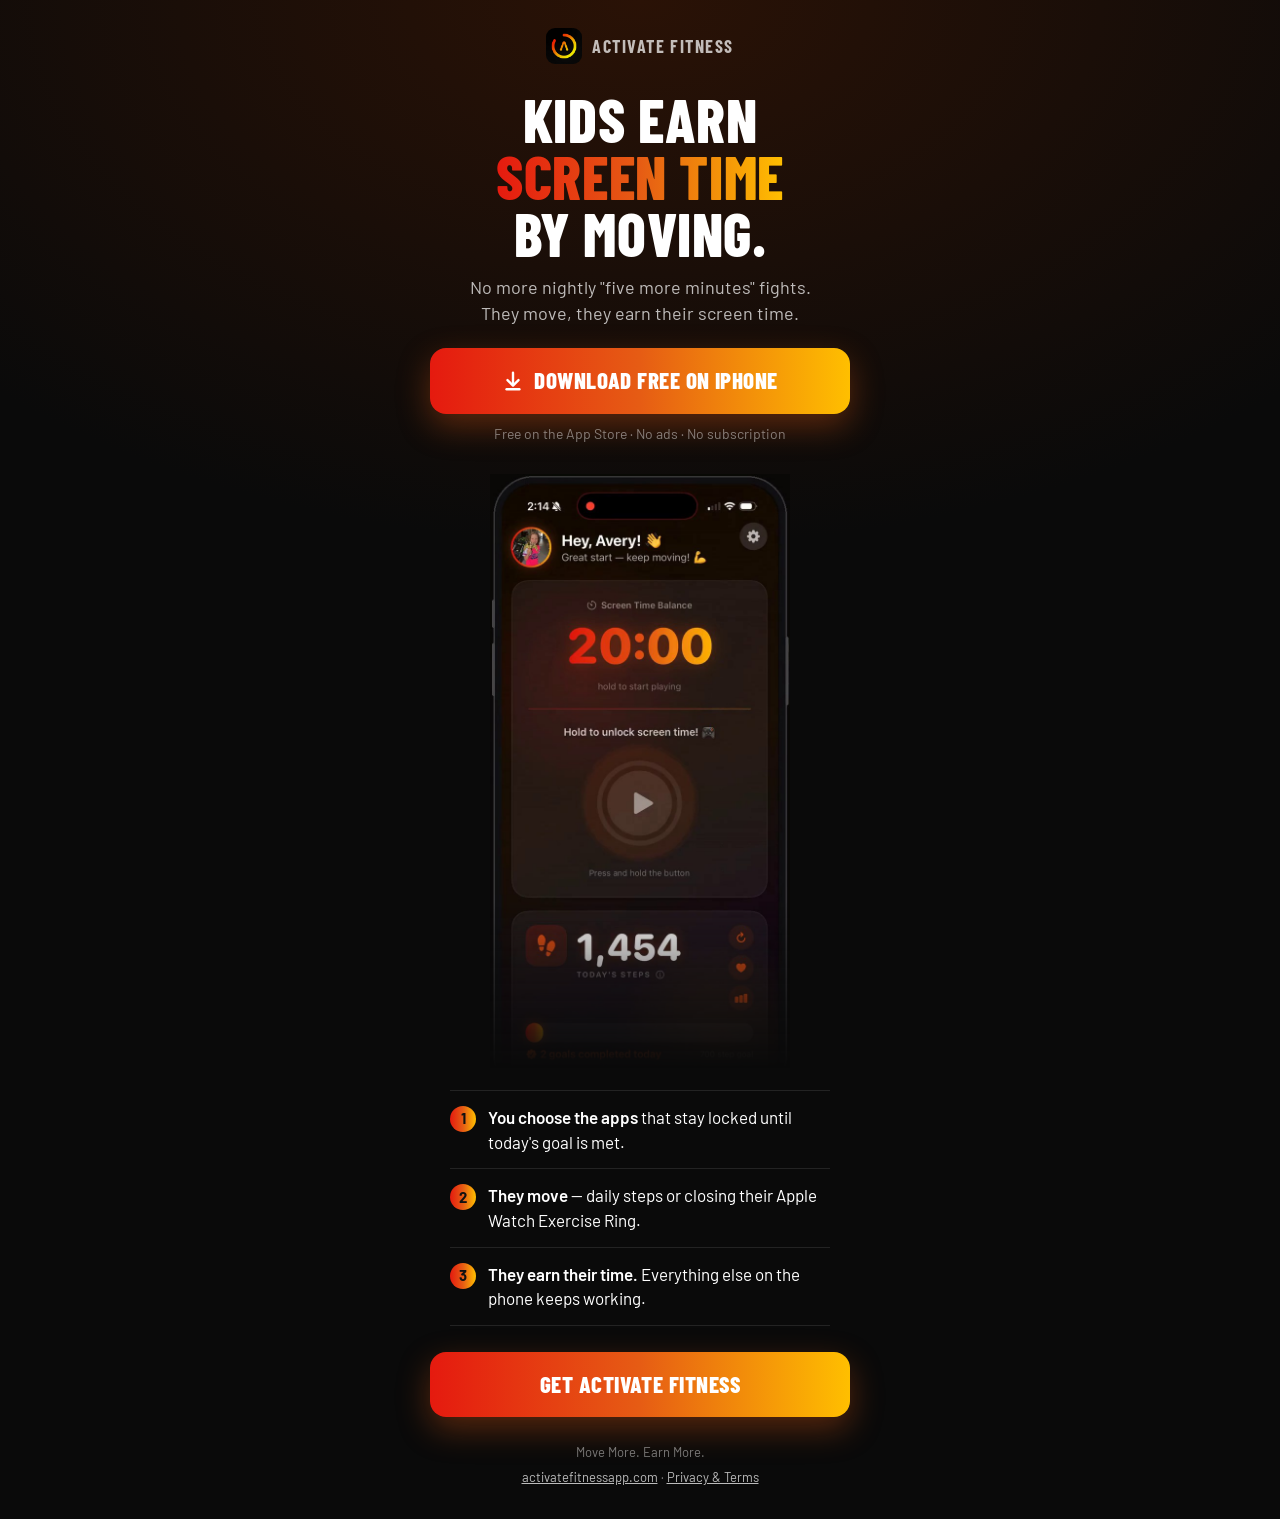
==== get/index.html @ 749930e0 "Add /get landing page for Meta video ad test One page for all three video ads: /get/?v=1|2|3 stamps " ====
<!DOCTYPE html>
<html lang="en">
<head>
<meta charset="UTF-8">
<meta name="viewport" content="width=device-width, initial-scale=1.0, viewport-fit=cover">
<title>Activate Fitness — Kids Earn Screen Time by Moving</title>
<meta name="description" content="Kids earn their screen time by moving — daily steps or closing their Apple Watch Exercise Ring. Free on iPhone.">
<meta name="robots" content="noindex,follow">
<meta name="apple-itunes-app" content="app-id=6760926366">
<meta property="og:title" content="Activate Fitness — Move More. Earn More.">
<meta property="og:description" content="Kids earn their screen time by moving. Free on iPhone.">
<meta property="og:image" content="https://activatefitnessapp.com/images/logo.png">
<link rel="icon" href="/images/logo.png">
<link rel="apple-touch-icon" href="/images/logo.png">
<link rel="preconnect" href="https://fonts.googleapis.com">
<link rel="preconnect" href="https://fonts.gstatic.com" crossorigin>
<link href="https://fonts.googleapis.com/css2?family=Barlow+Condensed:wght@700;800&family=Barlow:wght@400;500;600&display=swap" rel="stylesheet">
<style>
  /* Ad landing page for the Oct 2026 Meta video test.
     Visitors arrive from /get/?v=1, ?v=2 or ?v=3 (one per video ad).
     The script below stamps the matching App Store campaign token
     (ct=fb_video1/2/3) onto every download button so App Store Connect
     can report downloads per video. No trackers, no cookies. */
  :root {
    --brand-red:   #E51A0F;
    --brand-orange:#E65C14;
    --brand-gold:  #FFBF00;
    --dark:        #0a0a0a;
    --dark-2:      #141414;
    --white:       #ffffff;
    --white-70:    rgba(255,255,255,0.72);
    --white-45:    rgba(255,255,255,0.45);
    --white-10:    rgba(255,255,255,0.10);
    --grad:        linear-gradient(90deg, var(--brand-red), var(--brand-orange), var(--brand-gold));
    --font-display:'Barlow Condensed', 'Arial Narrow', sans-serif;
    --font-body:   'Barlow', -apple-system, 'Helvetica Neue', sans-serif;
  }
  *, *::before, *::after { box-sizing: border-box; margin: 0; padding: 0; }
  html { -webkit-text-size-adjust: 100%; }
  body {
    background: radial-gradient(120% 60% at 50% 0%, #2a1206 0%, var(--dark) 60%);
    background-color: var(--dark);
    color: var(--white);
    font-family: var(--font-body);
    min-height: 100vh;
    line-height: 1.45;
  }
  .wrap {
    max-width: 460px;
    margin: 0 auto;
    padding: max(28px, env(safe-area-inset-top)) 20px max(32px, env(safe-area-inset-bottom));
    text-align: center;
  }
  .brand {
    display: inline-flex; align-items: center; gap: 10px;
    font-family: var(--font-display); font-weight: 700;
    font-size: 18px; letter-spacing: 0.08em; text-transform: uppercase;
    color: var(--white-70);
  }
  .brand img { width: 36px; height: 36px; border-radius: 9px; }
  h1 {
    font-family: var(--font-display); font-weight: 800;
    font-size: clamp(44px, 13vw, 60px); line-height: 0.95;
    text-transform: uppercase; letter-spacing: 0.01em;
    margin: 22px 0 12px;
  }
  .grad {
    background: var(--grad);
    -webkit-background-clip: text; background-clip: text;
    -webkit-text-fill-color: transparent; color: var(--brand-orange);
  }
  .sub { font-size: 18px; color: var(--white-70); margin: 0 auto 22px; max-width: 360px; }
  .cta {
    display: flex; align-items: center; justify-content: center; gap: 10px;
    width: 100%; min-height: 62px; padding: 16px 14px;
    border-radius: 16px; background: var(--grad);
    color: #fff; text-decoration: none;
    font-family: var(--font-display); font-weight: 800;
    font-size: clamp(19px, 5.8vw, 23px); letter-spacing: 0.02em; white-space: nowrap; text-transform: uppercase;
    box-shadow: 0 12px 32px rgba(230, 92, 20, 0.35);
    -webkit-tap-highlight-color: transparent;
  }
  .cta:active { transform: scale(0.985); }
  .cta svg { width: 22px; height: 22px; flex: none; }
  .note { font-size: 14px; color: var(--white-45); margin-top: 10px; }
  .shot {
    display: block; width: 78%; max-width: 300px; height: auto; margin: 30px auto 22px;
    -webkit-mask-image: linear-gradient(to bottom, #000 72%, transparent 100%);
            mask-image: linear-gradient(to bottom, #000 72%, transparent 100%);
  }
  .points { list-style: none; text-align: left; margin: 0 auto 26px; max-width: 380px; }
  .points li {
    display: flex; gap: 12px; align-items: flex-start;
    padding: 14px 0; border-top: 1px solid var(--white-10); font-size: 17px;
  }
  .points li:last-child { border-bottom: 1px solid var(--white-10); }
  .dot {
    flex: none; width: 26px; height: 26px; margin-top: 1px; border-radius: 50%;
    background: var(--grad); color: #111; font-weight: 700; font-size: 15px;
    display: flex; align-items: center; justify-content: center;
  }
  .points strong { font-weight: 600; }
  footer { margin-top: 26px; font-size: 13px; color: var(--white-45); }
  footer a { color: var(--white-70); }
</style>
</head>
<body>
<main class="wrap">
  <div class="brand"><img src="/images/logo.png" alt="" width="36" height="36">Activate Fitness</div>

  <h1>Kids earn<br><span class="grad">screen time</span><br>by moving.</h1>
  <p class="sub">No more nightly "five more minutes" fights. They move, they earn their screen time.</p>

  <a class="cta js-store" href="https://apps.apple.com/app/apple-store/id6760926366?pt=118503335&amp;ct=fb_landing&amp;mt=8">
    <svg viewBox="0 0 24 24" fill="none" stroke="currentColor" stroke-width="2.6" stroke-linecap="round" stroke-linejoin="round" aria-hidden="true"><path d="M12 3v12"/><path d="m6 11 6 6 6-6"/><path d="M5 21h14"/></svg>
    Download free on iPhone
  </a>
  <p class="note">Free on the App Store · No ads · No subscription</p>

  <img class="shot" src="/images/app-dashboard.jpg" alt="Activate Fitness home screen showing 20:00 of banked screen time, the hold-to-start playclock and today's steps" width="616" height="1220">

  <ul class="points">
    <li><span class="dot">1</span><span><strong>You choose the apps</strong> that stay locked until today's goal is met.</span></li>
    <li><span class="dot">2</span><span><strong>They move</strong> — daily steps or closing their Apple Watch Exercise Ring.</span></li>
    <li><span class="dot">3</span><span><strong>They earn their time.</strong> Everything else on the phone keeps working.</span></li>
  </ul>

  <a class="cta js-store" href="https://apps.apple.com/app/apple-store/id6760926366?pt=118503335&amp;ct=fb_landing&amp;mt=8">Get Activate Fitness</a>

  <footer>
    <p>Move More. Earn More.</p>
    <p style="margin-top:6px"><a href="/">activatefitnessapp.com</a> · <a href="/#legal">Privacy &amp; Terms</a></p>
  </footer>
</main>
<script>
  // Map ?v=1|2|3 (one per video ad) to its App Store campaign token.
  (function () {
    var v = new URLSearchParams(location.search).get('v');
    var tokens = { '1': 'fb_video1', '2': 'fb_video2', '3': 'fb_video3' };
    var ct = tokens[v];
    if (!ct) return; // no/unknown v: keep the fb_landing default
    var links = document.querySelectorAll('.js-store');
    for (var i = 0; i < links.length; i++) {
      links[i].href = 'https://apps.apple.com/app/apple-store/id6760926366?pt=118503335&ct=' + ct + '&mt=8';
    }
  })();
</script>
</body>
</html>
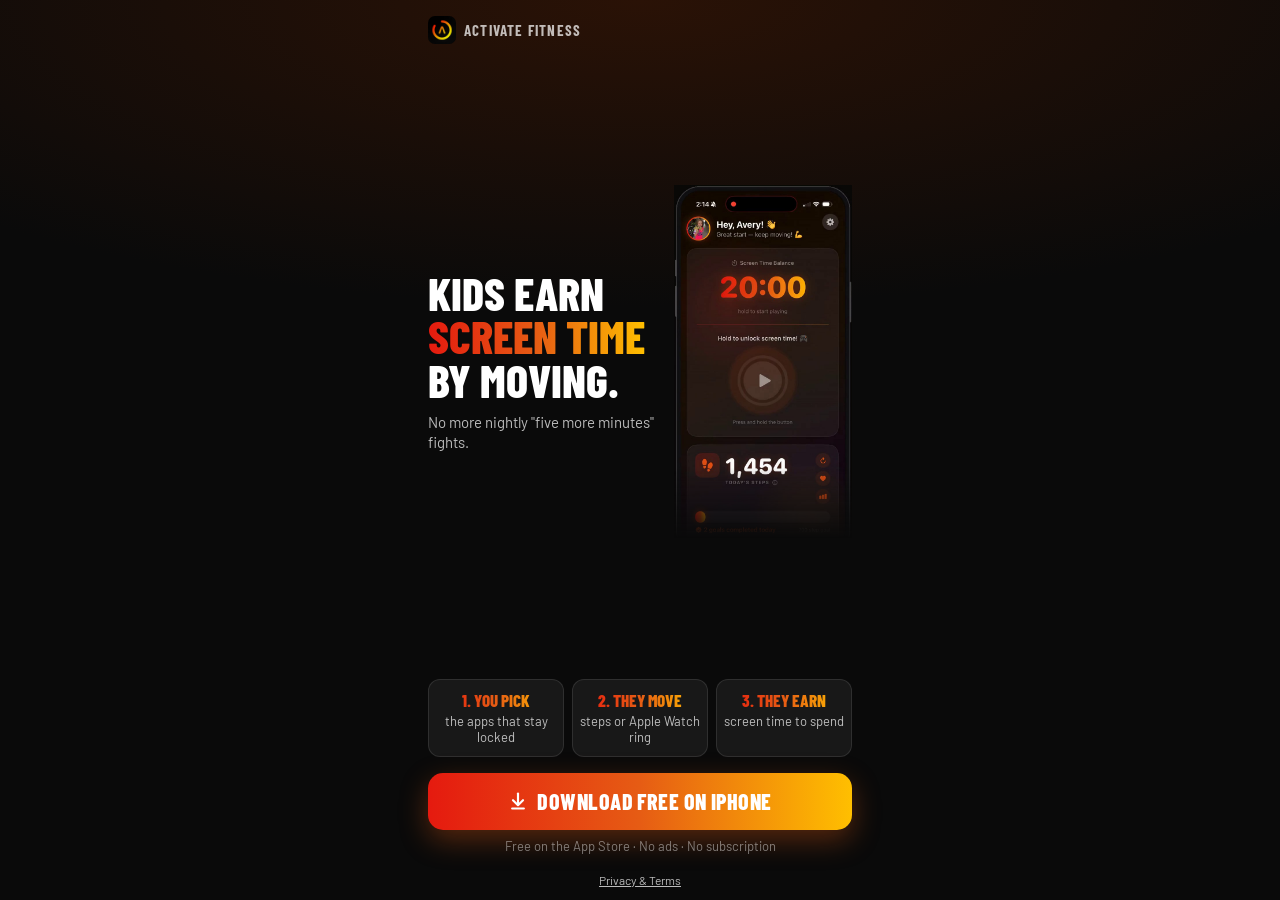
==== commit dd0221ba: "Redesign /get landing page to fit one screen; ring-only tab icon Side-by-side layout (headline + app" ====
--- a/get/index.html
+++ b/get/index.html
@@ -10,27 +10,29 @@
 <meta property="og:title" content="Activate Fitness — Move More. Earn More.">
 <meta property="og:description" content="Kids earn their screen time by moving. Free on iPhone.">
 <meta property="og:image" content="https://activatefitnessapp.com/images/logo.png">
-<link rel="icon" href="/images/logo.png">
+<!-- Tab icon: transparent ring only (the square logo.png gets a white
+     outline in Safari's dark tab bar). -->
+<link rel="icon" type="image/png" sizes="64x64" href="/images/favicon-ring.png">
 <link rel="apple-touch-icon" href="/images/logo.png">
+<meta name="theme-color" content="#0a0a0a">
 <link rel="preconnect" href="https://fonts.googleapis.com">
 <link rel="preconnect" href="https://fonts.gstatic.com" crossorigin>
 <link href="https://fonts.googleapis.com/css2?family=Barlow+Condensed:wght@700;800&family=Barlow:wght@400;500;600&display=swap" rel="stylesheet">
 <style>
   /* Ad landing page for the Oct 2026 Meta video test.
-     Visitors arrive from /get/?v=1, ?v=2 or ?v=3 (one per video ad).
-     The script below stamps the matching App Store campaign token
-     (ct=fb_video1/2/3) onto every download button so App Store Connect
-     can report downloads per video. No trackers, no cookies. */
+     One screen, no scrolling. Visitors arrive from /get/?v=1, ?v=2 or ?v=3
+     (one per video ad); the script at the bottom stamps the matching App
+     Store campaign token (ct=fb_video1/2/3) onto the download button so
+     App Store Connect can report downloads per video. No trackers, no cookies. */
   :root {
     --brand-red:   #E51A0F;
     --brand-orange:#E65C14;
     --brand-gold:  #FFBF00;
     --dark:        #0a0a0a;
-    --dark-2:      #141414;
-    --white:       #ffffff;
     --white-70:    rgba(255,255,255,0.72);
     --white-45:    rgba(255,255,255,0.45);
     --white-10:    rgba(255,255,255,0.10);
+    --white-06:    rgba(255,255,255,0.06);
     --grad:        linear-gradient(90deg, var(--brand-red), var(--brand-orange), var(--brand-gold));
     --font-display:'Barlow Condensed', 'Arial Narrow', sans-serif;
     --font-body:   'Barlow', -apple-system, 'Helvetica Neue', sans-serif;
@@ -38,99 +40,110 @@
   *, *::before, *::after { box-sizing: border-box; margin: 0; padding: 0; }
   html { -webkit-text-size-adjust: 100%; }
   body {
-    background: radial-gradient(120% 60% at 50% 0%, #2a1206 0%, var(--dark) 60%);
+    background: radial-gradient(120% 55% at 50% 0%, #2a1206 0%, var(--dark) 62%);
     background-color: var(--dark);
-    color: var(--white);
+    color: #fff;
     font-family: var(--font-body);
-    min-height: 100vh;
-    line-height: 1.45;
+    line-height: 1.35;
   }
   .wrap {
-    max-width: 460px;
-    margin: 0 auto;
-    padding: max(28px, env(safe-area-inset-top)) 20px max(32px, env(safe-area-inset-bottom));
-    text-align: center;
+    min-height: 100vh; min-height: 100svh;
+    max-width: 460px; margin: 0 auto;
+    padding: max(16px, env(safe-area-inset-top)) 18px max(12px, env(safe-area-inset-bottom));
+    display: flex; flex-direction: column; gap: min(16px, 2.2svh);
   }
   .brand {
-    display: inline-flex; align-items: center; gap: 10px;
+    display: flex; align-items: center; gap: 8px;
     font-family: var(--font-display); font-weight: 700;
-    font-size: 18px; letter-spacing: 0.08em; text-transform: uppercase;
+    font-size: 15px; letter-spacing: 0.08em; text-transform: uppercase;
     color: var(--white-70);
   }
-  .brand img { width: 36px; height: 36px; border-radius: 9px; }
-  h1 {
-    font-family: var(--font-display); font-weight: 800;
-    font-size: clamp(44px, 13vw, 60px); line-height: 0.95;
-    text-transform: uppercase; letter-spacing: 0.01em;
-    margin: 22px 0 12px;
-  }
+  .brand img { width: 28px; height: 28px; border-radius: 7px; }
   .grad {
     background: var(--grad);
     -webkit-background-clip: text; background-clip: text;
     -webkit-text-fill-color: transparent; color: var(--brand-orange);
   }
-  .sub { font-size: 18px; color: var(--white-70); margin: 0 auto 22px; max-width: 360px; }
+  .hero {
+    flex: 1; display: grid; grid-template-columns: 1fr 42%;
+    gap: 12px; align-items: center;
+  }
+  h1 {
+    font-family: var(--font-display); font-weight: 800;
+    font-size: min(10.5vw, 6.4svh, 46px); line-height: 0.95;
+    text-transform: uppercase;
+  }
+  .sub { font-size: 15px; color: var(--white-70); margin-top: 10px; }
+  .shot {
+    display: block; width: 100%; height: auto; max-height: 52svh; object-fit: contain;
+    -webkit-mask-image: linear-gradient(#000 80%, transparent);
+            mask-image: linear-gradient(#000 80%, transparent);
+  }
+  .steps { display: grid; grid-template-columns: repeat(3, 1fr); gap: 8px; }
+  .step {
+    background: var(--white-06); border: 1px solid var(--white-10);
+    border-radius: 12px; padding: 10px 6px;
+    text-align: center; font-size: 13px; line-height: 1.25; color: var(--white-70);
+  }
+  .step b {
+    display: block; margin-bottom: 2px;
+    font-family: var(--font-display); font-weight: 800; font-size: 17px;
+    text-transform: uppercase; white-space: nowrap;
+  }
   .cta {
-    display: flex; align-items: center; justify-content: center; gap: 10px;
-    width: 100%; min-height: 62px; padding: 16px 14px;
-    border-radius: 16px; background: var(--grad);
+    display: flex; align-items: center; justify-content: center; gap: 9px;
+    width: 100%; min-height: 56px; padding: 14px;
+    border-radius: 15px; background: var(--grad);
     color: #fff; text-decoration: none;
     font-family: var(--font-display); font-weight: 800;
-    font-size: clamp(19px, 5.8vw, 23px); letter-spacing: 0.02em; white-space: nowrap; text-transform: uppercase;
-    box-shadow: 0 12px 32px rgba(230, 92, 20, 0.35);
+    font-size: clamp(19px, 5.6vw, 22px); letter-spacing: 0.02em;
+    white-space: nowrap; text-transform: uppercase;
+    box-shadow: 0 10px 28px rgba(230, 92, 20, 0.35);
     -webkit-tap-highlight-color: transparent;
   }
   .cta:active { transform: scale(0.985); }
-  .cta svg { width: 22px; height: 22px; flex: none; }
-  .note { font-size: 14px; color: var(--white-45); margin-top: 10px; }
-  .shot {
-    display: block; width: 78%; max-width: 300px; height: auto; margin: 30px auto 22px;
-    -webkit-mask-image: linear-gradient(to bottom, #000 72%, transparent 100%);
-            mask-image: linear-gradient(to bottom, #000 72%, transparent 100%);
+  .cta svg { width: 20px; height: 20px; flex: none; }
+  .note { font-size: 13px; color: var(--white-45); text-align: center; margin-top: 8px; }
+  .foot { font-size: 12px; color: var(--white-45); text-align: center; }
+  .foot a { color: var(--white-70); }
+
+  /* Short screens (small iPhones inside the Facebook/Instagram browser) */
+  @media (max-height: 600px) {
+    .sub { font-size: 14px; margin-top: 8px; }
+    .step { padding: 7px 5px; font-size: 12px; }
+    .step b { font-size: 15px; }
+    .cta { min-height: 50px; padding: 12px; }
+    .note { margin-top: 6px; font-size: 12px; }
   }
-  .points { list-style: none; text-align: left; margin: 0 auto 26px; max-width: 380px; }
-  .points li {
-    display: flex; gap: 12px; align-items: flex-start;
-    padding: 14px 0; border-top: 1px solid var(--white-10); font-size: 17px;
-  }
-  .points li:last-child { border-bottom: 1px solid var(--white-10); }
-  .dot {
-    flex: none; width: 26px; height: 26px; margin-top: 1px; border-radius: 50%;
-    background: var(--grad); color: #111; font-weight: 700; font-size: 15px;
-    display: flex; align-items: center; justify-content: center;
-  }
-  .points strong { font-weight: 600; }
-  footer { margin-top: 26px; font-size: 13px; color: var(--white-45); }
-  footer a { color: var(--white-70); }
 </style>
 </head>
 <body>
 <main class="wrap">
-  <div class="brand"><img src="/images/logo.png" alt="" width="36" height="36">Activate Fitness</div>
+  <div class="brand"><img src="/images/logo.png" alt="" width="28" height="28">Activate Fitness</div>
 
-  <h1>Kids earn<br><span class="grad">screen time</span><br>by moving.</h1>
-  <p class="sub">No more nightly "five more minutes" fights. They move, they earn their screen time.</p>
+  <div class="hero">
+    <div>
+      <h1>Kids earn <span class="grad">screen time</span> by moving.</h1>
+      <p class="sub">No more nightly "five more minutes" fights.</p>
+    </div>
+    <img class="shot" src="/images/app-dashboard.jpg" alt="Activate Fitness home screen showing 20:00 of banked screen time and today's 1,454 steps" width="616" height="1220">
+  </div>
 
-  <a class="cta js-store" href="https://apps.apple.com/app/apple-store/id6760926366?pt=118503335&amp;ct=fb_landing&amp;mt=8">
-    <svg viewBox="0 0 24 24" fill="none" stroke="currentColor" stroke-width="2.6" stroke-linecap="round" stroke-linejoin="round" aria-hidden="true"><path d="M12 3v12"/><path d="m6 11 6 6 6-6"/><path d="M5 21h14"/></svg>
-    Download free on iPhone
-  </a>
-  <p class="note">Free on the App Store · No ads · No subscription</p>
+  <div class="steps">
+    <div class="step"><b class="grad">1. You pick</b>the apps that stay locked</div>
+    <div class="step"><b class="grad">2. They move</b>steps or Apple Watch ring</div>
+    <div class="step"><b class="grad">3. They earn</b>screen time to spend</div>
+  </div>
 
-  <img class="shot" src="/images/app-dashboard.jpg" alt="Activate Fitness home screen showing 20:00 of banked screen time, the hold-to-start playclock and today's steps" width="616" height="1220">
+  <div>
+    <a class="cta js-store" href="https://apps.apple.com/app/apple-store/id6760926366?pt=118503335&amp;ct=fb_landing&amp;mt=8">
+      <svg viewBox="0 0 24 24" fill="none" stroke="currentColor" stroke-width="2.6" stroke-linecap="round" stroke-linejoin="round" aria-hidden="true"><path d="M12 3v12"/><path d="m6 11 6 6 6-6"/><path d="M5 21h14"/></svg>
+      Download free on iPhone
+    </a>
+    <p class="note">Free on the App Store · No ads · No subscription</p>
+  </div>
 
-  <ul class="points">
-    <li><span class="dot">1</span><span><strong>You choose the apps</strong> that stay locked until today's goal is met.</span></li>
-    <li><span class="dot">2</span><span><strong>They move</strong> — daily steps or closing their Apple Watch Exercise Ring.</span></li>
-    <li><span class="dot">3</span><span><strong>They earn their time.</strong> Everything else on the phone keeps working.</span></li>
-  </ul>
-
-  <a class="cta js-store" href="https://apps.apple.com/app/apple-store/id6760926366?pt=118503335&amp;ct=fb_landing&amp;mt=8">Get Activate Fitness</a>
-
-  <footer>
-    <p>Move More. Earn More.</p>
-    <p style="margin-top:6px"><a href="/">activatefitnessapp.com</a> · <a href="/#legal">Privacy &amp; Terms</a></p>
-  </footer>
+  <p class="foot"><a href="/#legal">Privacy &amp; Terms</a></p>
 </main>
 <script>
   // Map ?v=1|2|3 (one per video ad) to its App Store campaign token.
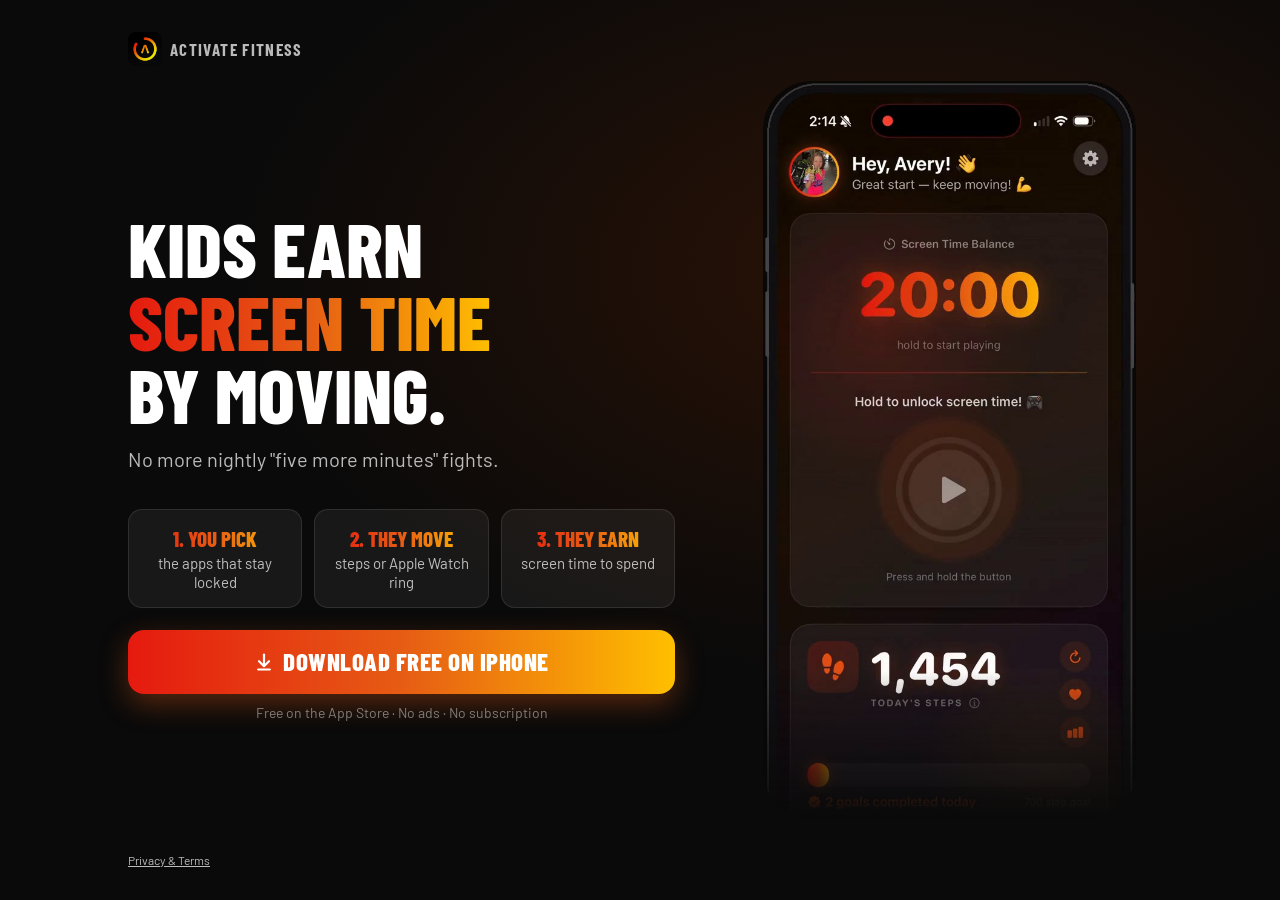
==== commit dfae9344: "Add wide two-column layout to /get for laptop and desktop screens Phones keep the one-screen layout;" ====
--- a/get/index.html
+++ b/get/index.html
@@ -101,11 +101,46 @@
     box-shadow: 0 10px 28px rgba(230, 92, 20, 0.35);
     -webkit-tap-highlight-color: transparent;
   }
+  br.wide { display: none; }
   .cta:active { transform: scale(0.985); }
   .cta svg { width: 20px; height: 20px; flex: none; }
   .note { font-size: 13px; color: var(--white-45); text-align: center; margin-top: 8px; }
   .foot { font-size: 12px; color: var(--white-45); text-align: center; }
   .foot a { color: var(--white-70); }
+
+  /* Desktop / tablet: wide two-column layout instead of the phone column.
+     Left: headline, steps, button. Right: large app screenshot. */
+  @media (min-width: 900px) {
+    body { background: radial-gradient(80% 70% at 70% 30%, #2a1206 0%, var(--dark) 65%); background-color: var(--dark); }
+    .wrap {
+      max-width: 1120px; min-height: 100vh; min-height: 100svh;
+      padding: 32px 48px; gap: 0;
+      display: grid; grid-template-columns: 1.15fr 0.85fr; column-gap: 72px;
+      grid-template-rows: auto 1fr auto auto auto 1fr;
+      grid-template-areas: "brand shot" "gap1 shot" "hero shot" "steps shot" "cta shot" "foot shot";
+      /* last row (foot) stretches so content sits centered */
+      align-items: center;
+    }
+    .brand { grid-area: brand; font-size: 17px; align-self: start; }
+    .brand img { width: 34px; height: 34px; border-radius: 8px; }
+    .hero { display: contents; }
+    .hero > div { grid-area: hero; }
+    h1 { font-size: clamp(56px, 6vw, 84px); }
+    br.wide { display: inline; }
+    .sub { font-size: 20px; margin-top: 16px; }
+    .shot {
+      grid-area: shot; align-self: center; justify-self: center;
+      width: auto; max-width: 100%; max-height: 82vh;
+      border-radius: 13% / 6.5%;
+    }
+    .steps { grid-area: steps; margin-top: 36px; gap: 12px; }
+    .step { padding: 16px 12px; font-size: 15px; border-radius: 14px; }
+    .step b { font-size: 21px; }
+    .cta-wrap { grid-area: cta; margin-top: 22px; }
+    .cta { min-height: 64px; font-size: 25px; border-radius: 16px; }
+    .note { font-size: 14px; margin-top: 10px; }
+    .foot { grid-area: foot; align-self: end; text-align: left; }
+  }
 
   /* Short screens (small iPhones inside the Facebook/Instagram browser) */
   @media (max-height: 600px) {
@@ -123,7 +158,7 @@
 
   <div class="hero">
     <div>
-      <h1>Kids earn <span class="grad">screen time</span> by moving.</h1>
+      <h1>Kids earn<br class="wide"> <span class="grad">screen time</span><br class="wide"> by moving.</h1>
       <p class="sub">No more nightly "five more minutes" fights.</p>
     </div>
     <img class="shot" src="/images/app-dashboard.jpg" alt="Activate Fitness home screen showing 20:00 of banked screen time and today's 1,454 steps" width="616" height="1220">
@@ -135,7 +170,7 @@
     <div class="step"><b class="grad">3. They earn</b>screen time to spend</div>
   </div>
 
-  <div>
+  <div class="cta-wrap">
     <a class="cta js-store" href="https://apps.apple.com/app/apple-store/id6760926366?pt=118503335&amp;ct=fb_landing&amp;mt=8">
       <svg viewBox="0 0 24 24" fill="none" stroke="currentColor" stroke-width="2.6" stroke-linecap="round" stroke-linejoin="round" aria-hidden="true"><path d="M12 3v12"/><path d="m6 11 6 6 6-6"/><path d="M5 21h14"/></svg>
       Download free on iPhone
